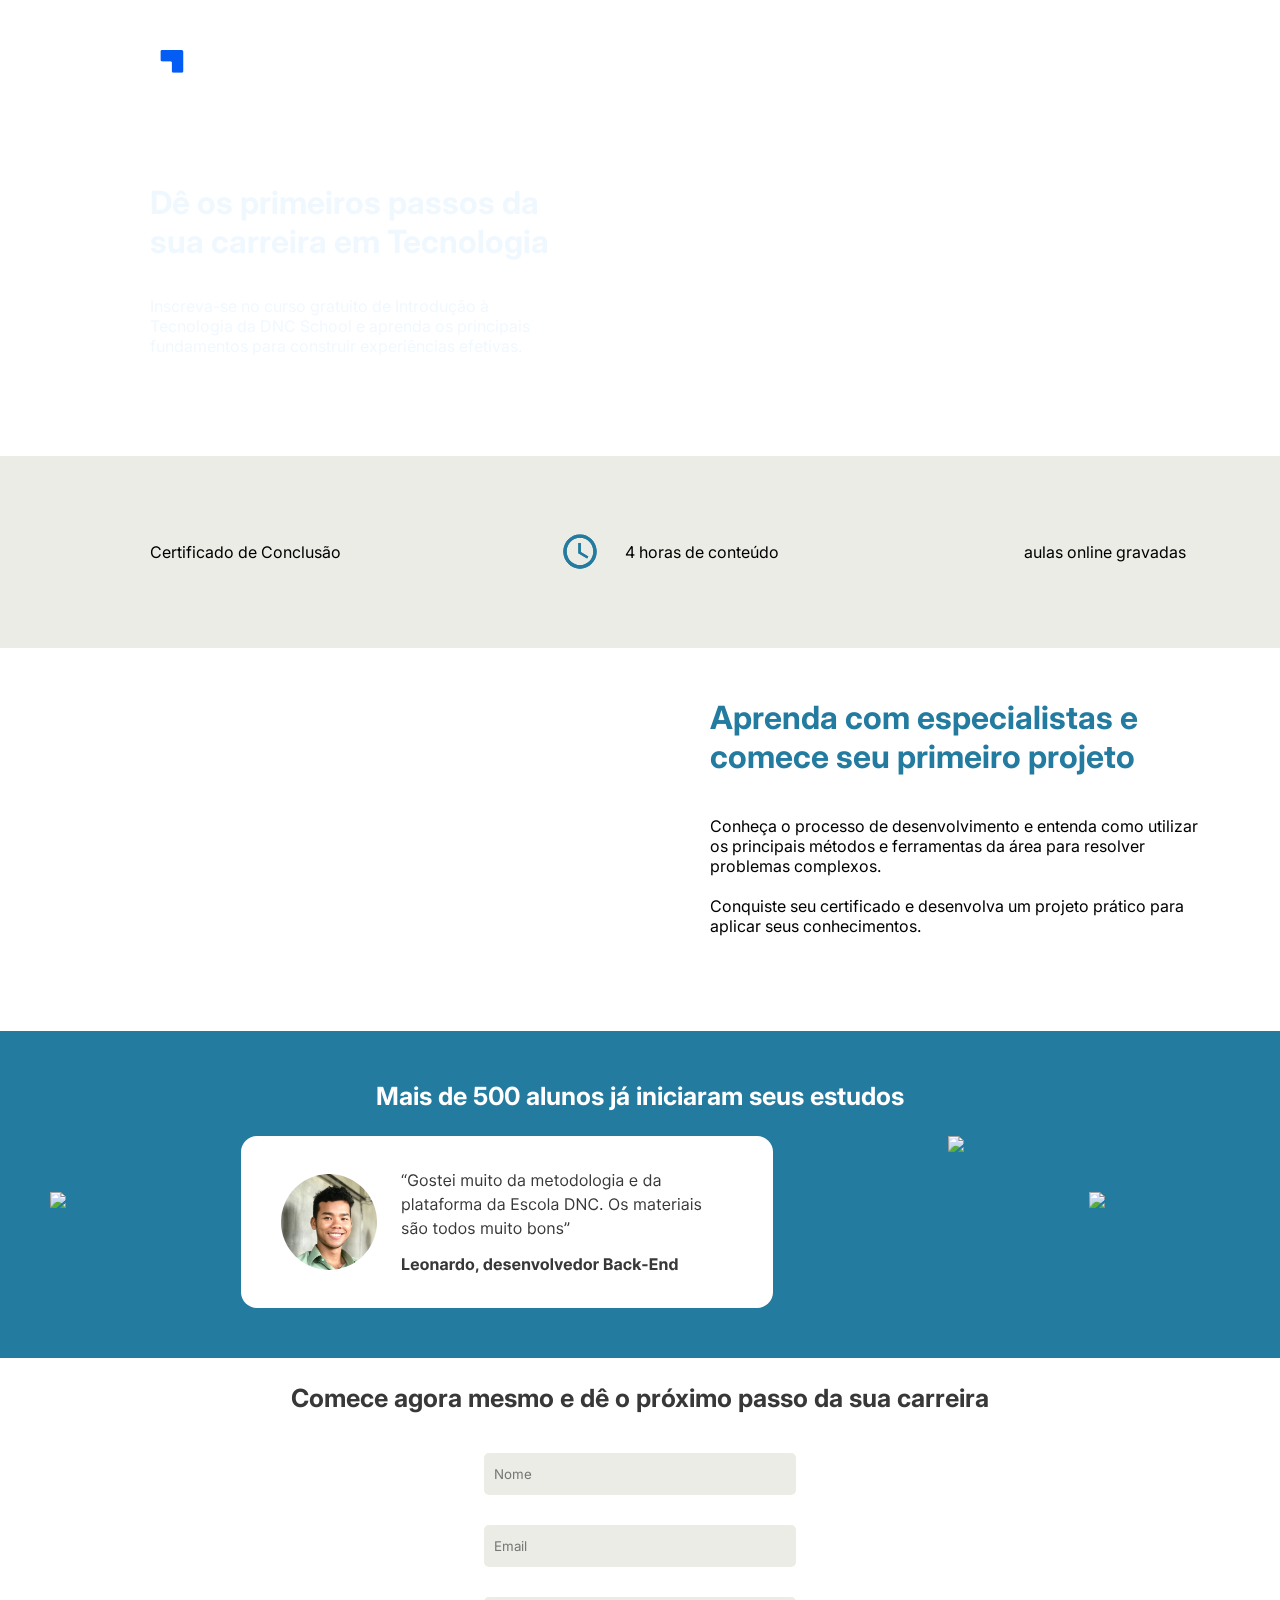
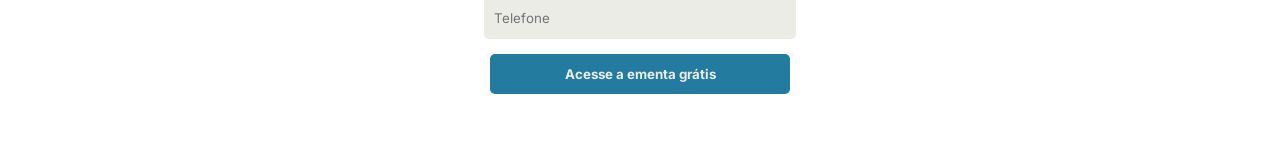
==== index.html @ 53551c25 "Rename projeto landin.html to index.html" ====
<!DOCTYPE html>
<html lang="en">

<head>
    <meta charset="UTF-8">
    <meta name="viewport" content="width=device-width, initial-scale=1.0">
    <link rel="preconnect" href="https://fonts.googleapis.com">
    <link rel="preconnect" href="https://fonts.gstatic.com" crossorigin>
    <link href="https://fonts.googleapis.com/css2?family=Inter:ital,opsz,wght@0,14..32,100..900;1,14..32,100..900&display=swap" rel="stylesheet">
    <title>Escola DNC</title>
    <link rel="stylesheet" href="style.css">
</head>

<body>
    <!--MENU SUPERIOR-->
    <div id="menu-superior">
        <a href="https://www.escoladnc.com.br/" ><img src="./new_dnc_logo.png" id="logo" > </a>
        <h1 id="titulo-menu-superior" > Dê os primeiros passos da <br>
         sua carreira em Tecnologia</h1>   
       
        <p id="texto-menu-superior">Inscreva-se no curso gratuito de Introdução à <br>Tecnologia 
        da DNC School e aprenda os principais<br> fundamentos para  construir experiências efetivas.
        </p>

    </div> 
    <!--MENU INFORMACIONAL-->
    <div id="menu-informacional">
      <p class="texto-informativo"> <img src="ICONES/CERTIFICADO.SVG" class="icone" id="CERTIFICADO" alt="">Certificado de Conclusão</p>
      <p class="texto-informativo"> <img src="ICONES/RELOGIO.SVG" class="icone" id="RELOGIO" alt="">4 horas de conteúdo</p>
      <p class="texto-informativo"> <img src="ICONES/CAMERA.SVG" class="icone" id="CAMERA" alt="">aulas online gravadas</p>

     </div>

<!--SEÇÃO DE VÍDEO-->
 <div id="secao-video">
    <iframe id="video" width="502" height="283" src="https://www.youtube.com/embed/MKhl3hhwjBA" title="A Arca: a travessia de quem cansou de sobreviver no mercado" frameborder="0" allow="accelerometer; autoplay; clipboard-write; encrypted-media; gyroscope; picture-in-picture; web-share" referrerpolicy="strict-origin-when-cross-origin" allowfullscreen></iframe>
    <div>
<h1 id="titulo-video">Aprenda com especialistas e <br>

         comece seu primeiro projeto</h1><br><br>
         <p id="texto-video">Conheça o processo de desenvolvimento e entenda como utilizar <br>
            os principais métodos e ferramentas da área para resolver <br>
             problemas complexos. <br><br>

Conquiste seu certificado e desenvolva um projeto prático para<br>
 aplicar seus conhecimentos.</p>
    </div>
   
    
</div>
 <!--    CARROSEL-->
<div id="carrosel">
    <h1 id="titulo-carrosel">Mais de 500 alunos já iniciaram seus estudos</h1>

  <!--DIVISÃO DOS CARDS-->
    <div id="div-cards">
         <img id="setaEsquerda" onclick="RolarParaEsquerda()" class="seta"  src="./ICONES/seta-esquerda.svg">
         <img id="leonardo"      class="card"  src="./ICONES/cards/leonardo.svg">
         <img id="samantha"      class="card"  src="./ICONES/cards/samantha.svg">
         <img id="bruna"         class="card"  src="./ICONES/cards/bruna.svg">
         <img id="setaDireita"  onclick="RolarParaDireita()" class="seta"  src="./ICONES/seta-direita.svg">
    </div>  


</div>
<!--FORMULARIO-->
<div id="formulario">
    <h1  id="titulo-formulario" >Comece agora mesmo e dê o próximo passo da sua carreira</h1>
<form action="https://api.sheetmonkey.io/form/ocpws4KyrnyzxAoh3z1jB" method="post">
 <input type="text" placeholder="Nome" name="name" required><br>
 <input type="email" placeholder="Email" name="email" required><br>
 <input type="number" placeholder="Telefone" name="phone" required ><br>
 <input type="hidden" name="Created" value="x-sheetmonkey-current-date-time" />
 <button type="submit">Acesse a ementa grátis</button>
</form>

</div>



    <script src="index.js" > </script>

</body>

</html>
---- style.css ----
*{
    
    margin: 0;
    font-family: "inter";
    
}

#logo {
    margin-left:  50px;;
    margin-top: 50px;
}

#titulo-menu-superior{
    margin-left: 150px;
    margin-top: 75px;

}
#texto-menu-superior{
    margin-left: 150px;
    margin-top: 35px;
    padding-bottom: 100px;

} 
#menu-superior{
    background-image: url(fundo-menu-superior.svg);
  color: aliceblue;
}
#menu-informacional{
    background-color: #EAECE5;
    display: grid;
    grid-auto-flow: column;
    columns: auto;
  
}
.icone{
    margin: 50px 0px 50px 100px;
    padding: 25px;
}

#secao-video{
display: grid;
grid-auto-flow: column;
columns: auto;
}


.texto-informativo{
    display: flex;
    align-items: center;
}
#titulo-video{
    color: #247ba0;
    margin-top: 50px;
}
#video{
    margin: 50px 25px 50px 100px;
}
#carrosel{
    background-color: #247ba0;
    padding: 50px;
}

#titulo-carrosel{
    color: white;
    text-align: center;
    font-size: 25px;
}
#div-cards{
    margin-top: 25px;
    display: grid;
    grid-auto-flow: column;
}
.card{
    margin-left: 50px;
}
#seta-esquerda{
    display: none;
}
#bruna{
    display: none;
}
.seta{
    margin-top: 40%;
    cursor: pointer;
}
.seta:hover{
    transform: translateY(-7px);
    transition-duration: 0.s;
}
#formulario{
    text-align: center;
}
#titulo-formulario{
    font-size: 25px;
    margin: 25px;
    color: #383838;
}
input{
    width: 300px;
    height: 40px;
    background-color: #EAECE5;
    margin: 15px;
    border: 0px;
    border-radius: 5px;
    padding-left: 10px;

}

button{
    background-color: #247ba0;
    height: 40px;
    width: 300px;
    color: #EAECE5;
    border: 0px;
    border-radius: 5px;
    margin-bottom: 50px;
    font-weight: bolder;
    cursor: pointer;
}
button:hover {
    background-color: #318fb8 ;
    color: white;
    transform:translateY(-7px) ;
    box-shadow: 0px 15px 20px #05103081;
    transition-duration: 0.5s;
}
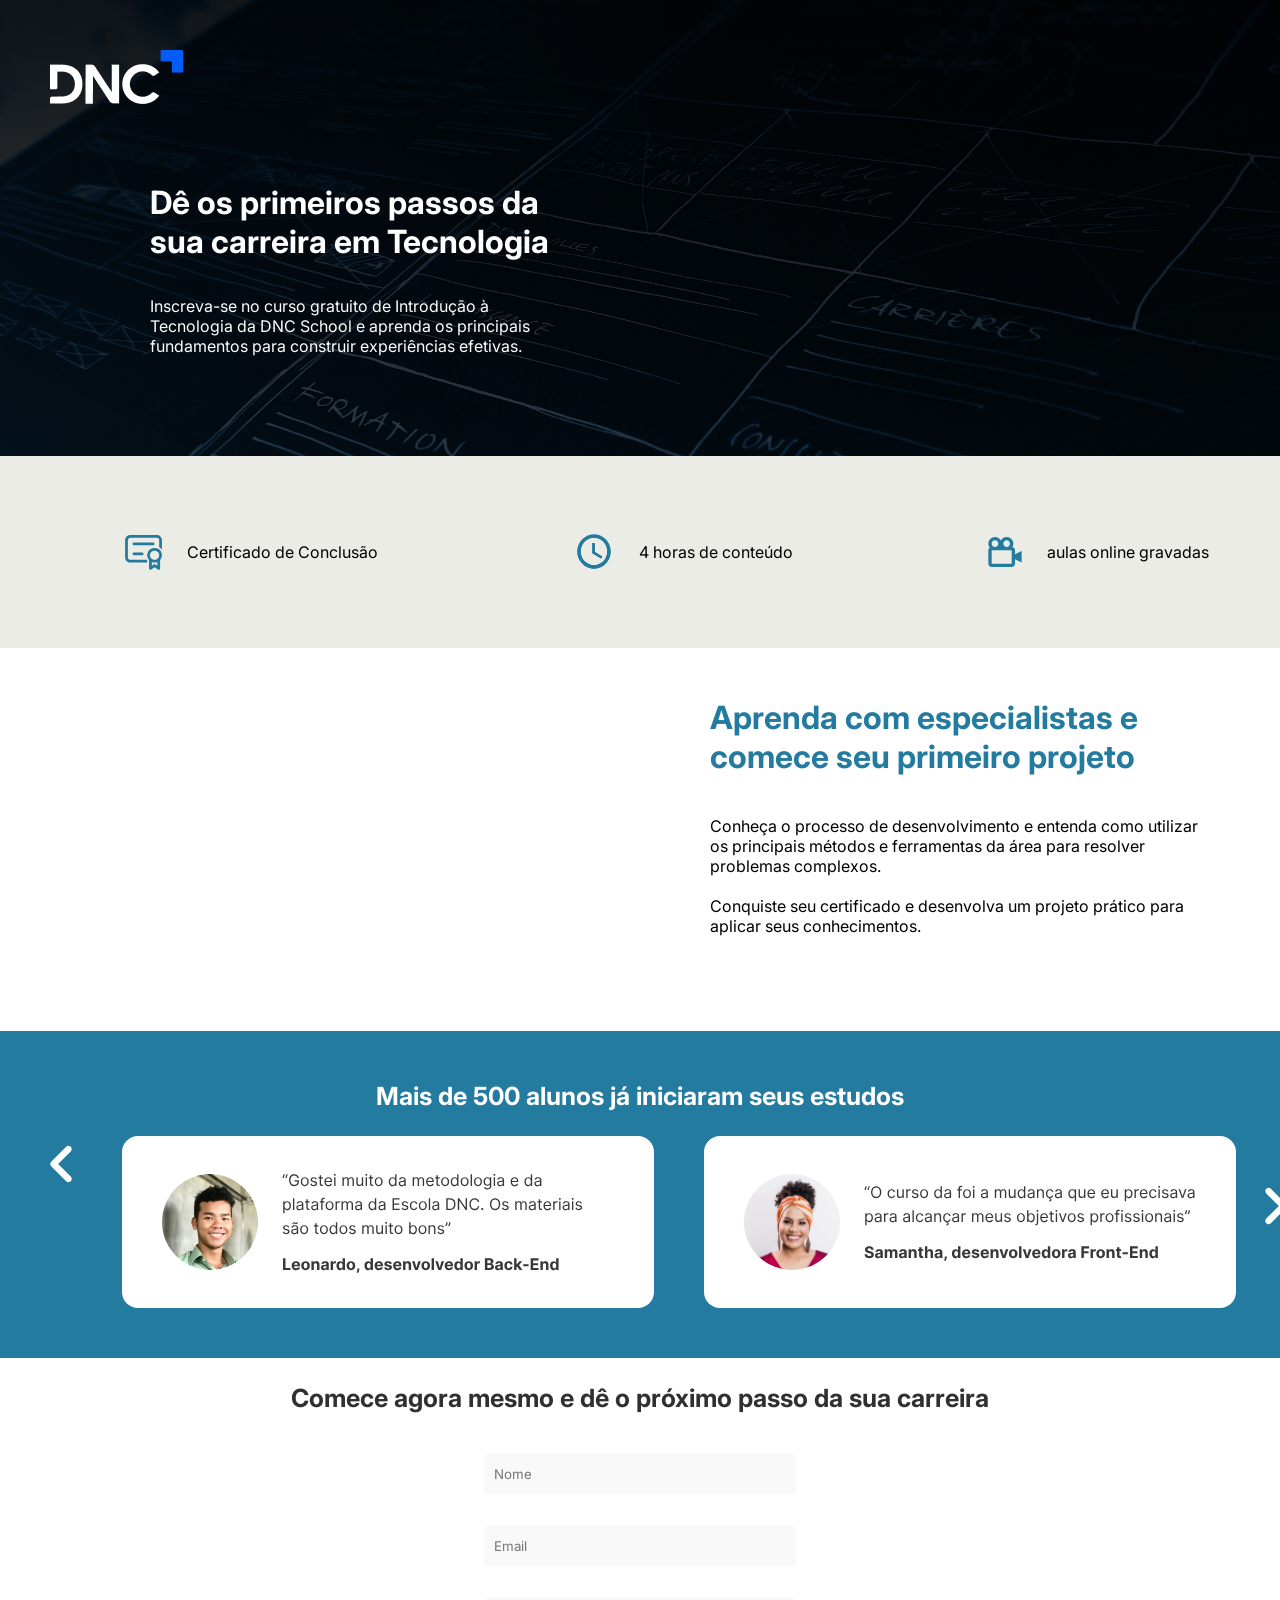
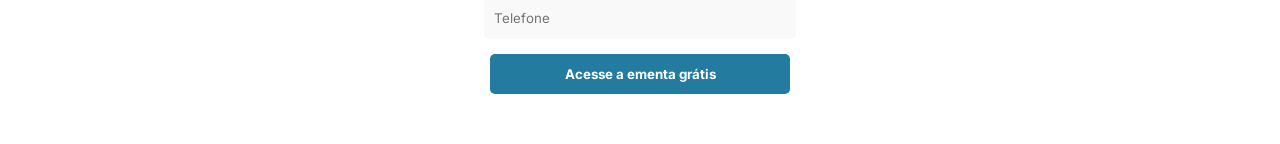
==== commit add59e9a: "Add files via upload" ====
--- a/index.html
+++ b/index.html
@@ -1,85 +1,85 @@
-<!DOCTYPE html>
-<html lang="en">
-
-<head>
-    <meta charset="UTF-8">
-    <meta name="viewport" content="width=device-width, initial-scale=1.0">
-    <link rel="preconnect" href="https://fonts.googleapis.com">
-    <link rel="preconnect" href="https://fonts.gstatic.com" crossorigin>
-    <link href="https://fonts.googleapis.com/css2?family=Inter:ital,opsz,wght@0,14..32,100..900;1,14..32,100..900&display=swap" rel="stylesheet">
-    <title>Escola DNC</title>
-    <link rel="stylesheet" href="style.css">
-</head>
-
-<body>
-    <!--MENU SUPERIOR-->
-    <div id="menu-superior">
-        <a href="https://www.escoladnc.com.br/" ><img src="./new_dnc_logo.png" id="logo" > </a>
-        <h1 id="titulo-menu-superior" > Dê os primeiros passos da <br>
-         sua carreira em Tecnologia</h1>   
-       
-        <p id="texto-menu-superior">Inscreva-se no curso gratuito de Introdução à <br>Tecnologia 
-        da DNC School e aprenda os principais<br> fundamentos para  construir experiências efetivas.
-        </p>
-
-    </div> 
-    <!--MENU INFORMACIONAL-->
-    <div id="menu-informacional">
-      <p class="texto-informativo"> <img src="ICONES/CERTIFICADO.SVG" class="icone" id="CERTIFICADO" alt="">Certificado de Conclusão</p>
-      <p class="texto-informativo"> <img src="ICONES/RELOGIO.SVG" class="icone" id="RELOGIO" alt="">4 horas de conteúdo</p>
-      <p class="texto-informativo"> <img src="ICONES/CAMERA.SVG" class="icone" id="CAMERA" alt="">aulas online gravadas</p>
-
-     </div>
-
-<!--SEÇÃO DE VÍDEO-->
- <div id="secao-video">
-    <iframe id="video" width="502" height="283" src="https://www.youtube.com/embed/MKhl3hhwjBA" title="A Arca: a travessia de quem cansou de sobreviver no mercado" frameborder="0" allow="accelerometer; autoplay; clipboard-write; encrypted-media; gyroscope; picture-in-picture; web-share" referrerpolicy="strict-origin-when-cross-origin" allowfullscreen></iframe>
-    <div>
-<h1 id="titulo-video">Aprenda com especialistas e <br>
-
-         comece seu primeiro projeto</h1><br><br>
-         <p id="texto-video">Conheça o processo de desenvolvimento e entenda como utilizar <br>
-            os principais métodos e ferramentas da área para resolver <br>
-             problemas complexos. <br><br>
-
-Conquiste seu certificado e desenvolva um projeto prático para<br>
- aplicar seus conhecimentos.</p>
-    </div>
-   
-    
-</div>
- <!--    CARROSEL-->
-<div id="carrosel">
-    <h1 id="titulo-carrosel">Mais de 500 alunos já iniciaram seus estudos</h1>
-
-  <!--DIVISÃO DOS CARDS-->
-    <div id="div-cards">
-         <img id="setaEsquerda" onclick="RolarParaEsquerda()" class="seta"  src="./ICONES/seta-esquerda.svg">
-         <img id="leonardo"      class="card"  src="./ICONES/cards/leonardo.svg">
-         <img id="samantha"      class="card"  src="./ICONES/cards/samantha.svg">
-         <img id="bruna"         class="card"  src="./ICONES/cards/bruna.svg">
-         <img id="setaDireita"  onclick="RolarParaDireita()" class="seta"  src="./ICONES/seta-direita.svg">
-    </div>  
-
-
-</div>
-<!--FORMULARIO-->
-<div id="formulario">
-    <h1  id="titulo-formulario" >Comece agora mesmo e dê o próximo passo da sua carreira</h1>
-<form action="https://api.sheetmonkey.io/form/ocpws4KyrnyzxAoh3z1jB" method="post">
- <input type="text" placeholder="Nome" name="name" required><br>
- <input type="email" placeholder="Email" name="email" required><br>
- <input type="number" placeholder="Telefone" name="phone" required ><br>
- <input type="hidden" name="Created" value="x-sheetmonkey-current-date-time" />
- <button type="submit">Acesse a ementa grátis</button>
-</form>
-
-</div>
-
-
-
-    <script src="index.js" > </script>
-
-</body>
-
-</html>     
+<!DOCTYPE html>
+<html lang="en">
+
+<head>
+    <meta charset="UTF-8">
+    <meta name="viewport" content="width=device-width, initial-scale=1.0">
+    <link rel="preconnect" href="https://fonts.googleapis.com">
+    <link rel="preconnect" href="https://fonts.gstatic.com" crossorigin>
+    <link href="https://fonts.googleapis.com/css2?family=Inter:ital,opsz,wght@0,14..32,100..900;1,14..32,100..900&display=swap" rel="stylesheet">
+    <title>Escola DNC</title>
+    <link rel="stylesheet" href="style.css">
+</head>
+
+<body>
+    <!--MENU SUPERIOR-->
+    <div id="menu-superior">
+        <a href="https://www.escoladnc.com.br/" ><img src="./new_dnc_logo.png" id="logo" > </a>
+        <h1 id="titulo-menu-superior" > Dê os primeiros passos da <br>
+         sua carreira em Tecnologia</h1>   
+       
+        <p id="texto-menu-superior">Inscreva-se no curso gratuito de Introdução à <br>Tecnologia 
+        da DNC School e aprenda os principais<br> fundamentos para  construir experiências efetivas.
+        </p>
+
+    </div> 
+    <!--MENU INFORMACIONAL-->
+    <div id="menu-informacional">
+      <p class="texto-informativo"> <img src="ICONES/CERTIFICADO.SVG" class="icone" id="CERTIFICADO" alt="">Certificado de Conclusão</p>
+      <p class="texto-informativo"> <img src="ICONES/RELOGIO.SVG" class="icone" id="RELOGIO" alt="">4 horas de conteúdo</p>
+      <p class="texto-informativo"> <img src="ICONES/CAMERA.SVG" class="icone" id="CAMERA" alt="">aulas online gravadas</p>
+
+     </div>
+
+<!--SEÇÃO DE VÍDEO-->
+ <div id="secao-video">
+    <iframe id="video" width="502" height="283" src="https://www.youtube.com/embed/MKhl3hhwjBA" title="A Arca: a travessia de quem cansou de sobreviver no mercado" frameborder="0" allow="accelerometer; autoplay; clipboard-write; encrypted-media; gyroscope; picture-in-picture; web-share" referrerpolicy="strict-origin-when-cross-origin" allowfullscreen></iframe>
+    <div>
+<h1 id="titulo-video">Aprenda com especialistas e <br>
+
+         comece seu primeiro projeto</h1><br><br>
+         <p id="texto-video">Conheça o processo de desenvolvimento e entenda como utilizar <br>
+            os principais métodos e ferramentas da área para resolver <br>
+             problemas complexos. <br><br>
+
+Conquiste seu certificado e desenvolva um projeto prático para<br>
+ aplicar seus conhecimentos.</p>
+    </div>
+   
+    
+</div>
+ <!--    CARROSEL-->
+<div id="carrosel">
+    <h1 id="titulo-carrosel">Mais de 500 alunos já iniciaram seus estudos</h1>
+
+  <!--DIVISÃO DOS CARDS-->
+    <div id="div-cards">
+         <img id="setaEsquerda" onclick="RolarParaEsquerda()" class="seta"  src="./ICONES/seta-esquerda.svg">
+         <img id="leonardo"      class="card"  src="./ICONES/cards/leonardo.svg">
+         <img id="samantha"      class="card"  src="./ICONES/cards/samantha.svg">
+         <img id="bruna"         class="card"  src="./ICONES/cards/bruna.svg">
+         <img id="setaDireita"  onclick="RolarParaDireita()" class="seta"  src="./ICONES/seta-direita.svg">
+    </div>  
+
+
+</div>
+<!--FORMULARIO-->
+<div id="formulario">
+    <h1  id="titulo-formulario" >Comece agora mesmo e dê o próximo passo da sua carreira</h1>
+<form action="https://api.sheetmonkey.io/form/ocpws4KyrnyzxAoh3z1jB" method="post">
+ <input type="text" placeholder="Nome" name="name" required><br>
+ <input type="email" placeholder="Email" name="email" required><br>
+ <input type="number" placeholder="Telefone" name="phone" required ><br>
+ <input type="hidden" name="Created" value="x-sheetmonkey-current-date-time" />
+ <button type="submit">Acesse a ementa grátis</button>
+</form>
+
+</div>
+
+
+
+    <script src="index.js" > </script>
+
+</body>
+
+</html>     
--- a/style.css
+++ b/style.css
@@ -1,126 +1,126 @@
-  *{
-    
-    margin: 0;
-    font-family: "inter";
-    
-}
-
-#logo {
-    margin-left:  50px;;
-    margin-top: 50px;
-}
-
-#titulo-menu-superior{
-    margin-left: 150px;
-    margin-top: 75px;
-
-}
-#texto-menu-superior{
-    margin-left: 150px;
-    margin-top: 35px;
-    padding-bottom: 100px;
-
-} 
-#menu-superior{
-    background-image: url(fundo-menu-superior.svg);
-  color: aliceblue;
-}
-#menu-informacional{
-    background-color: #EAECE5;
-    display: grid;
-    grid-auto-flow: column;
-    columns: auto;
-  
-}
-.icone{
-    margin: 50px 0px 50px 100px;
-    padding: 25px;
-}
-
-#secao-video{
-display: grid;
-grid-auto-flow: column;
-columns: auto;
-}
-
-
-.texto-informativo{
-    display: flex;
-    align-items: center;
-}
-#titulo-video{
-    color: #247ba0;
-    margin-top: 50px;
-}
-#video{
-    margin: 50px 25px 50px 100px;
-}
-#carrosel{
-    background-color: #247ba0;
-    padding: 50px;
-}
-
-#titulo-carrosel{
-    color: white;
-    text-align: center;
-    font-size: 25px;
-}
-#div-cards{
-    margin-top: 25px;
-    display: grid;
-    grid-auto-flow: column;
-}
-.card{
-    margin-left: 50px;
-}
-#seta-esquerda{
-    display: none;
-}
-#bruna{
-    display: none;
-}
-.seta{
-    margin-top: 40%;
-    cursor: pointer;
-}
-.seta:hover{
-    transform: translateY(-7px);
-    transition-duration: 0.s;
-}
-#formulario{
-    text-align: center;
-}
-#titulo-formulario{
-    font-size: 25px;
-    margin: 25px;
-    color: #383838;
-}
-input{
-    width: 300px;
-    height: 40px;
-    background-color: #EAECE5;
-    margin: 15px;
-    border: 0px;
-    border-radius: 5px;
-    padding-left: 10px;
-
-}
-
-button{
-    background-color: #247ba0;
-    height: 40px;
-    width: 300px;
-    color: #EAECE5;
-    border: 0px;
-    border-radius: 5px;
-    margin-bottom: 50px;
-    font-weight: bolder;
-    cursor: pointer;
-}
-button:hover {
-    background-color: #318fb8 ;
-    color: white;
-    transform:translateY(-7px) ;
-    box-shadow: 0px 15px 20px #05103081;
-    transition-duration: 0.5s;
+  *{
+    
+    margin: 0;
+    font-family: "inter";
+    
+}
+
+#logo {
+    margin-left:  50px;;
+    margin-top: 50px;
+}
+
+#titulo-menu-superior{
+    margin-left: 150px;
+    margin-top: 75px;
+
+}
+#texto-menu-superior{
+    margin-left: 150px;
+    margin-top: 35px;
+    padding-bottom: 100px;
+
+} 
+#menu-superior{
+    background-image: url(fundo-menu-superior.svg);
+  color: #FFFFFF;
+}
+#menu-informacional{
+    background-color: #EAECE5;
+    display: grid;
+    grid-auto-flow: column;
+    columns: auto;
+  
+}
+.icone{
+    margin: 50px 0px 50px 100px;
+    padding: 25px;
+}
+
+#secao-video{
+display: grid;
+grid-auto-flow: column;
+columns: auto;
+}
+
+
+.texto-informativo{
+    display: flex;
+    align-items: center;
+}
+#titulo-video{
+    color: #247ba0;
+    margin-top: 50px;
+}
+#video{
+    margin: 50px 25px 50px 100px;
+}
+#carrosel{
+    background-color: #247ba0;
+    padding: 50px;
+}
+
+#titulo-carrosel{
+    color: #FFFFFF;
+    text-align: center;
+    font-size: 25px;
+}
+#div-cards{
+    margin-top: 25px;
+    display: grid;
+    grid-auto-flow: column;
+}
+.card{
+    margin-left: 50px;
+}
+#seta-esquerda{
+    display: none;
+}
+#bruna{
+    display: none;
+}
+.seta{
+    margin-top: 40%;
+    cursor: pointer;
+}
+.seta:hover{
+    transform: translateY(-7px);
+    transition-duration: 0.s;
+}
+#formulario{
+    text-align: center;
+}
+#titulo-formulario{
+    font-size: 25px;
+    margin: 25px;
+    color: #303030;
+}
+input{
+    width: 300px;
+    height: 40px;
+    background-color: #F9F9F9;
+    margin: 15px;
+    border: 0px;
+    border-radius: 5px;
+    padding-left: 10px;
+
+}
+
+button{
+    background-color: #247ba0;
+    height: 40px;
+    width: 300px;
+    color: #FFFFFF;
+    border: 0px;
+    border-radius: 5px;
+    margin-bottom: 50px;
+    font-weight: bolder;
+    cursor: pointer;
+}
+button:hover {
+    background-color: #318fb8 ;
+    color: #FFFFFF;
+    transform:translateY(-7px) ;
+    box-shadow: 0px 15px 20px #05103081;
+    transition-duration: 0.5s;
 }
